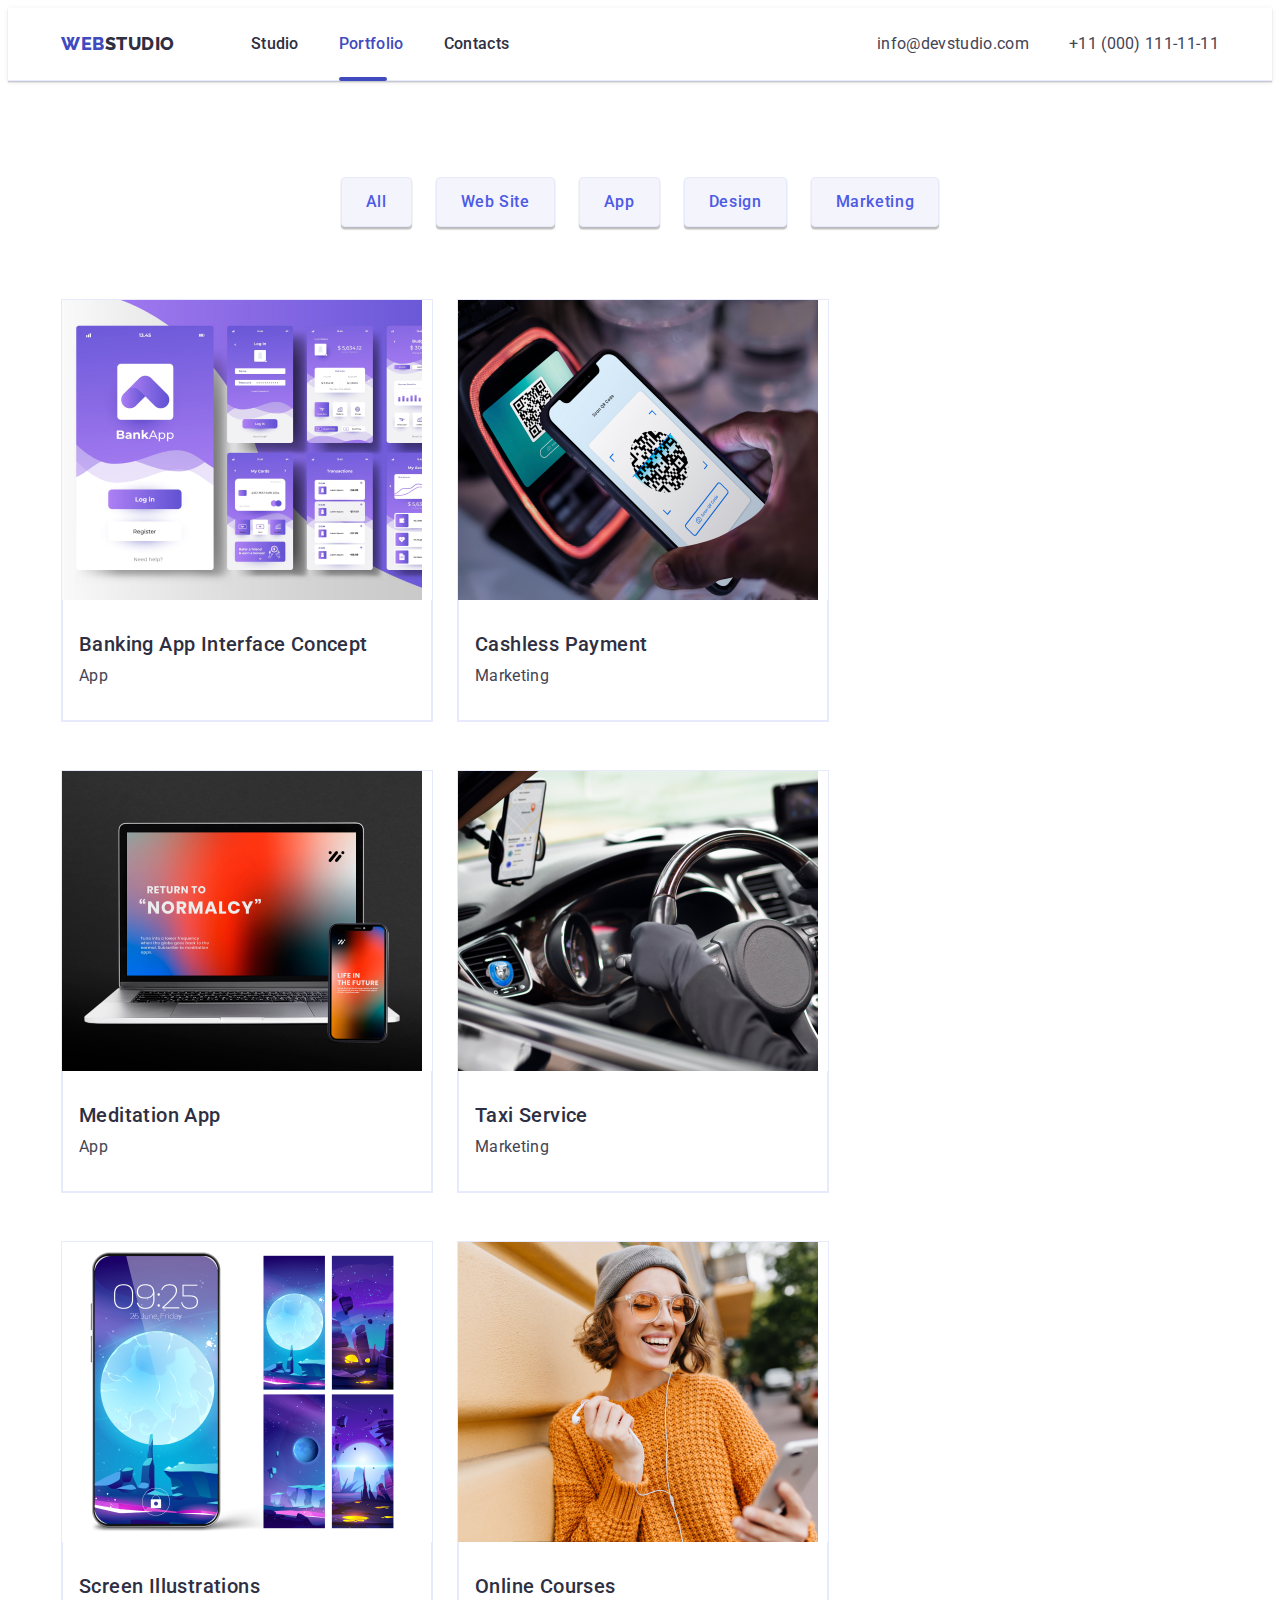
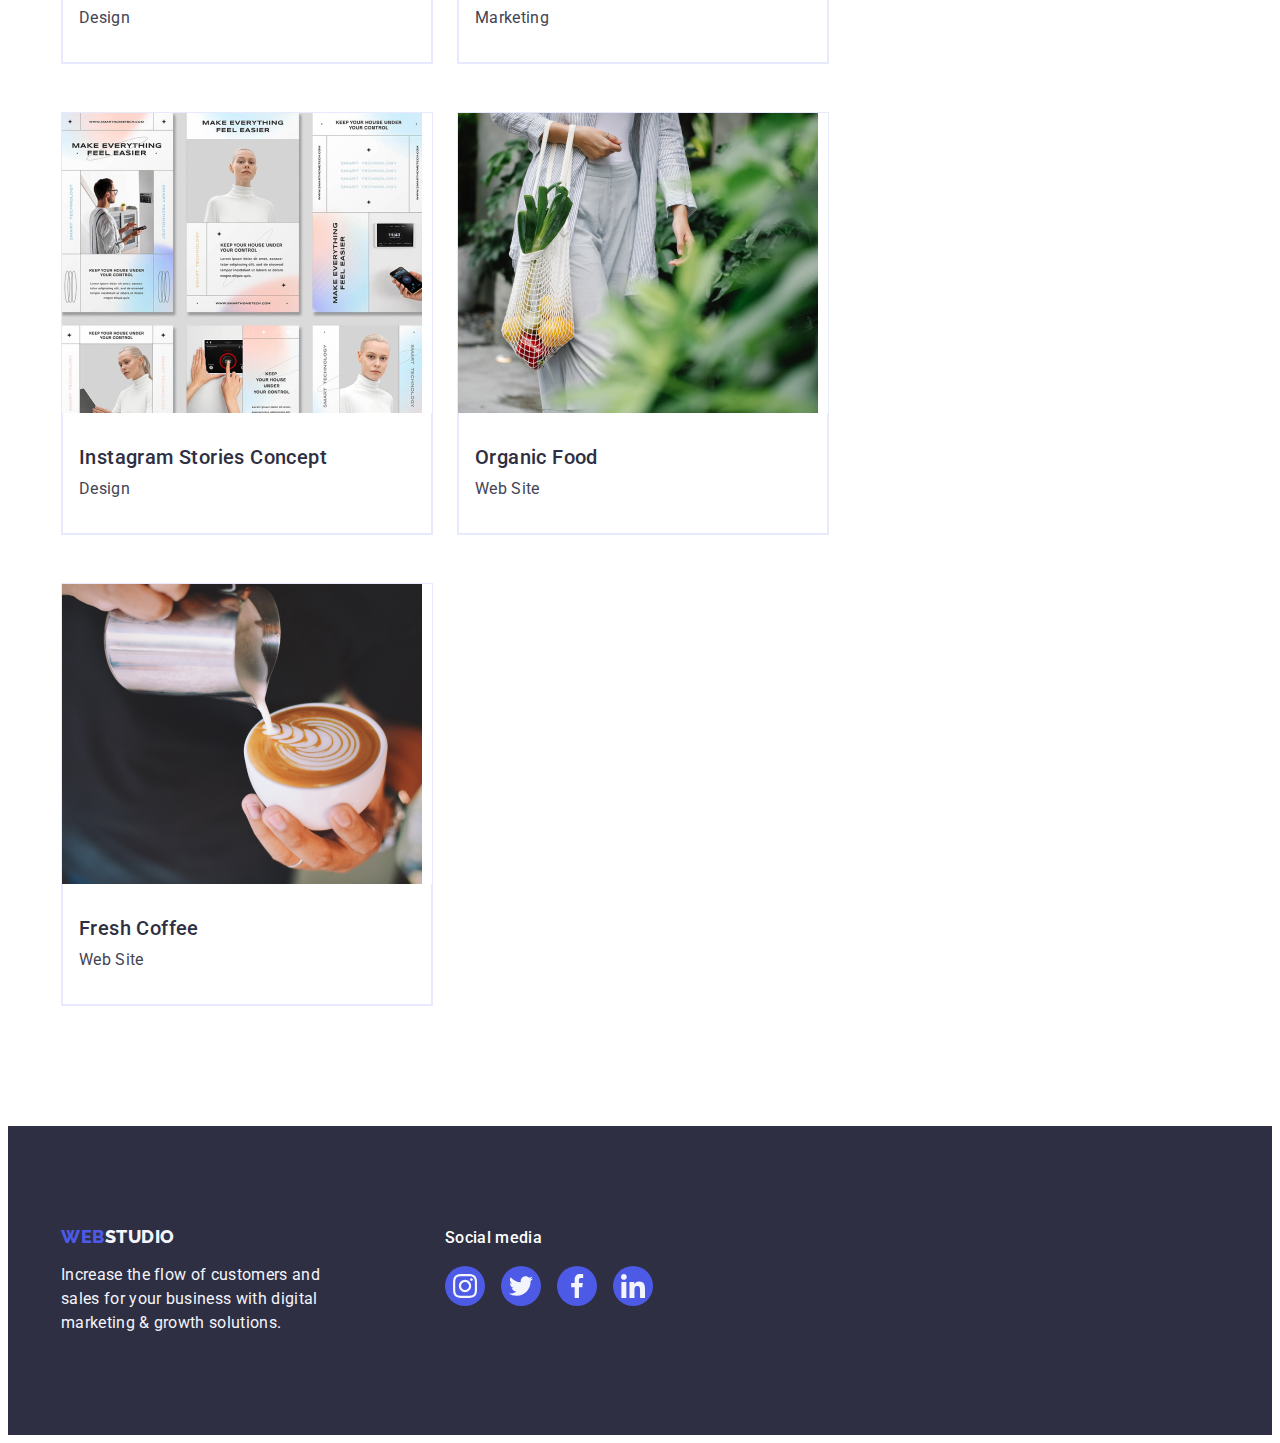
==== portfolio.html @ dd91ca0a "hw6" ====
<!DOCTYPE html>
<html lang="en">
<head>
    <meta charset="UTF-8">
    <meta http-equiv="X-UA-Compatible" content="IE=edge">
    <meta name="viewport" content="width=device-width, initial-scale=1.0">
    <title>Portfolio</title>
    <link rel="preconnect" href="https://fonts.googleapis.com">
    <link rel="preconnect" href="https://fonts.gstatic.com" crossorigin>
    <link href="https://fonts.googleapis.com/css2?family=Raleway:wght@800&family=Roboto:wght@400;500;700&display=swap" rel="stylesheet">
    <link rel="stylesheet" href="https://cdnjs.cloudflare.com/ajax/libs/modern-normalize/2.0.0/modern-normalize.min.css" integrity="sha512-4xo8blKMVCiXpTaLzQSLSw3KFOVPWhm/TRtuPVc4WG6kUgjH6J03IBuG7JZPkcWMxJ5huwaBpOpnwYElP/m6wg==" crossorigin="anonymous" referrerpolicy="no-referrer" />
    <link rel="stylesheet" href="./css/styles.css">
</head>
<body>
<header class="header">
    <div class="container header-container"> 
    <nav class="header-navigation">
    <a href="./index.html" class="logo-up link" >Web<span>Studio</span> </a>
    <ul class="list header-list">
        <li class="nav-item"><a href="./index.html" class="link-list link" >Studio</a></li>
        <li class="nav-item"><a href="./portfolio.html" class="link-list link link-list-wbs nav-line" >Portfolio</a></li>
        <li class="nav-item"><a href="" class="link-list link" >Contacts</a></li>
    </ul>
    </nav>
    <address class="address">
        <ul class="address-list list">
        <li class="address-item" ><a class="address-link link" href="mailto:info@devstudio.com">info@devstudio.com</a></li>
        <li class="address-item" ><a class="address-link link" href="tel:+110001111111">+11 (000) 111-11-11</a></li>
        </ul>
    </address>
    </div>
</header>
    <main>
    <section class="portfolio">
    <div class="container gallery-container">
        <h2 class="headline visually-hidden">////</h2>
    <ul class="button-list list">
    <li class="portflio-item"><button type="button" class="button-item">All</button></li>
    <li class="portfolio-item"><button type="button" class="button-item">Web Site</button></li>
    <li class="portfolio-item"><button type="button" class="button-item">App</button></li>
    <li class="portfolio-item"><button type="button" class="button-item">Design</button></li>
    <li class="portfolio-item"><button type="button" class="button-item">Marketing</button></li>
    </ul>
        <ul class="image-list list">
            <li class="image-item">
                <a class="image-link link" href="">
               <div class="img-wrapper"><img src="./images/img.jpg" alt="Interface"  width="360" height="300"/> 
                <p class="overlay">
                    14 Stylish and User-Friendly App Design Concepts · Task
                    Manager App · Calorie Tracker App · Exotic Fruit Ecommerce
                    App · Cloud Storage App
                  </p>
                </div>
               <div class="container-item">
                <h2 class="image-title">Banking App Interface Concept</h2>
                <p class="image-text">App</p></div></a>
            </li>
            <li class="image-item">
                <a class="image-link link" href="">
                 <div class="img-wrapper"> <img src="./images/imgcashles.jpg" alt="Payment">
                    <p class="overlay">
                        14 Stylish and User-Friendly App Design Concepts · Task
                        Manager App · Calorie Tracker App · Exotic Fruit Ecommerce
                        App · Cloud Storage App
                      </p>
                    </div>  
                <div class="container-item">
                <h2 class="image-title">Cashless Payment</h2>
                <p class="image-text">Marketing</p></div></a>
            </li>
            <li class="image-item">
                <a class="image-link link" href="">
                 <div class="img-wrapper"> <img src="./images/imgapp.jpg" alt="Meditation">
                <p class="overlay">
                    14 Stylish and User-Friendly App Design Concepts · Task
                    Manager App · Calorie Tracker App · Exotic Fruit Ecommerce
                    App · Cloud Storage App
                  </p>
                </div>
                <div class="container-item">
                <h2 class="image-title">Meditation App</h2>
                <p class="image-text">App</p></div></a>
            </li>
            <li class="image-item">
                <a class="image-link link" href="">
                 <div class="img-wrapper"><img src="./images/imgtaxi.jpg" alt="Taxi">
                    <p class="overlay">
                        14 Stylish and User-Friendly App Design Concepts · Task
                        Manager App · Calorie Tracker App · Exotic Fruit Ecommerce
                        App · Cloud Storage App
                      </p>
                    </div>
                <div class="container-item">
                <h2 class="image-title">Taxi Service</h2>
                <p class="image-text">Marketing</p></div></a>
            </li>
            <li class="image-item">
                <a class="image-link link" href="">
                 <div class="img-wrapper"> <img src="./images/imgscreen.jpg" alt="Phone">
                    <p class="overlay">
                        14 Stylish and User-Friendly App Design Concepts · Task
                        Manager App · Calorie Tracker App · Exotic Fruit Ecommerce
                        App · Cloud Storage App
                      </p>
                    </div>
                <div class="container-item">
                <h2 class="image-title">Screen Illustrations</h2>
                <p class="image-text">Design</p></div></a>
            </li>
            <li class="image-item">
                <a class="image-link link" href="">
                <div class="img-wrapper"><img src="./images/imgcourses.jpg" alt="Girl">
                    <p class="overlay">
                        14 Stylish and User-Friendly App Design Concepts · Task
                        Manager App · Calorie Tracker App · Exotic Fruit Ecommerce
                        App · Cloud Storage App
                      </p>
                    </div>
                <div class="container-item">
                <h2 class="image-title">Online Courses</h2>
                <p class="image-text">Marketing</p></div></a>
            </li>
            <li class="image-item">
                <a class="image-link link" href="">
              <div class="img-wrapper"><img src="./images/imgconcept.jpg" alt="Stories Concept">
                <p class="overlay">
                    14 Stylish and User-Friendly App Design Concepts · Task
                    Manager App · Calorie Tracker App · Exotic Fruit Ecommerce
                    App · Cloud Storage App
                  </p>
                </div>
                <div class="container-item">
                    <h2 class="image-title">Instagram Stories Concept</h2>
                    <p class="image-text">Design</p></div></a>
            </li>
            <li class="image-item">
                <a class="image-link link" href="">
                <div class="img-wrapper"><img src="./images/imgfood.jpg" alt="Food">
                    <p class="overlay">
                        14 Stylish and User-Friendly App Design Concepts · Task
                        Manager App · Calorie Tracker App · Exotic Fruit Ecommerce
                        App · Cloud Storage App
                      </p>
                    </div>
                <div class="container-item">
                    <h2 class="image-title">Organic Food</h2>
                    <p class="image-text">Web Site</p></div></a>
            </li>
            <li class="image-item">
                <a class="image-link link" href="">
                    <div class="img-wrapper"><img src="./images/img/coffee.jpg" alt="Coffee">
                        <p class="overlay">
                            14 Stylish and User-Friendly App Design Concepts · Task
                            Manager App · Calorie Tracker App · Exotic Fruit Ecommerce
                            App · Cloud Storage App
                          </p>
                        </div>
                <div class="container-item">
                    <h2 class="image-title">Fresh Coffee</h2>
                    <p class="image-text">Web Site</p></div></a>
            </li>
        </ul>
    </div>
    </section>
    </main>
    <footer class="footer">
        <div class="footer-container container">
        <div class="footer-logo-bx">
        <a href="./index.html" class="footer-logo link">Web<span class="studio">Studio</span></a>
        <p class="footer-text"> Increase the flow of customers and sales for your business with digital marketing & growth solutions.</p> 
       </div>
       <div>
        <p class="footer-text-bx">Social media</p>
        <ul class="footer-list list">
            <li class="foot-item"><a href="" class="foot-link"><svg class="foot-icon" width="24" height="24"><use href="./images/icons.svg#icon-instagram"></use></svg></a></li>
            <li class="foot-item"><a href="" class="foot-link"><svg class="foot-icon" width="24" height="24"><use href="./images/icons.svg#icon-twitter"></use></svg></a></li>
            <li class="foot-item"><a href="" class="foot-link"><svg class="foot-icon" width="24" height="24"><use href="./images/icons.svg#icon-facebook"></use></svg></a></li>
            <li class="foot-item"><a href="" class="foot-link"><svg class="foot-icon" width="24" height="24"><use href="./images/icons.svg#icon-linkedin"></use></svg></a></li>
        </ul>
       </div>
       </div>
        </footer>
    
</body>
</html>
---- css/styles.css ----
body {
  font-family:"Roboto",sans-serif;
  color: var(--address-color);
  background-color: #FFFFFF; 
    }

:root {
--text-color: #4d5ae5;
--span-color: #2e2f42;
--link-list-color: #2e2f42;
--address-color: #434455;
--solutions: #2e2f42;
--button:  #F4F4FD;
--link-color: #8e8f99;
--footer-text: #FFFFFF;
--link: #404bbf; 
--transition:  250ms cubic-bezier(0.4, 0, 0.2, 1);
}

h1,
h2,
h3,
h4,
p {
  margin: 0;
}

ul {
  margin: 0;
  padding: 0;
}

.list {
  list-style: none;
} 

.link {
  text-decoration: none;
}

img { display: block;
      max-width: 100%;
      height: auto;
}

.container {
  width: 1158px;
  margin-left: auto;
  margin-right: auto;
  padding: 0 15px;
  /* outline: 2px solid red; */
}

.header {
  border-bottom: 1px solid #e7e9fc;
  box-shadow: 0px 2px 1px rgba(46, 47, 66, 0.08), 0px 1px 1px rgba(46, 47, 66, 0.16), 0px 1px 6px rgba(46, 47, 66, 0.08);  ;
}

.header-container {
  display: flex;
  align-items: center;
}
.header-navigation {
  display: flex;
  align-items: center;
}

.header-list {
  display: flex;
  align-items: center;}

.nav-line {
  position: relative;
  color: #404bbf;
  transition: color 250ms cubic-bezier(0.4, 0, 0.2, 1) ;
}

.nav-line::after {
content: "";
position: absolute;
left: 0;
bottom: -1px; 
height: 4px; 
width: 48px;
background-color: #404bbf;
border-radius: 2px;
}

.logo-up {
    font-family: "Raleway", sans-serif;
    font-weight: 800;
    font-size: 18px;
    font-style: normal;
    line-height: 1.17;
    letter-spacing: 0.03em;
    text-transform: uppercase;
    color: #404bbf;
    margin-right: 76px;
    display: flex;
    align-items: center;

    }

    span {
    color: var(--span-color);
    margin: 0 auto;
    }

    .link-list{
        display: flex;
        font-weight: 500;
        font-size: 16px;
        line-height: 1.5;
        letter-spacing: 0.02em;
        color: var(--link-list-color);
        padding: 24px 0;
        position: relative;
        transition: color var(--transition);
    }

    .link-list-wbs {
      color: #404bbf;
      transition: color var(--transition);
    }
    .nav-item {
      color: #404bbf;  
    }
    .nav-item:not(:last-child) {
      margin-right: 40px;
    }

    .address {
        display: flex;
        font-style: normal;
        margin-left: auto;
    }

    .address-list {
      display: flex;
    }
    .address-item:not(:last-child) {
      margin-right: 40px;
    }

    .address-link {
        line-height: 1.5;
        letter-spacing: 0.02em;
        color: var(--address-color) ;
        padding-top: 24px;
        padding-bottom: 24px;
        font-family: inherit;
        font-style: normal;
        font-weight: 400;
        font-style: 16px;
        transition: color var(--transition);
    }

    .link-list:hover,
    .link-list:focus {
      color:  #404bbf;
    }

      .address-item:hover,
      .address-item:focus {
        color: #404bbf;
    }

    .nav-addr-itm {
     transition: color 250ms cubic-bezier(0.4, 0, 0.2, 1); 
    }
/*Main*/

    .solutions {
      background-color:var(--solutions);
      background-image:  linear-gradient(rgba(46, 47, 66, 0.7), rgba(46, 47, 66, 0.7)), url(../images/people_office.jpg);
      background-repeat: no-repeat;
      background-position: center;
      background-size: cover;
      max-width: 1440px; 
      padding: 188px 0 ;
      align-items: center;
    }

    .visually-hidden {
      position: absolute;
      width: 1px;
      height: 1px;
      margin: -1px;
      border: 0;
      padding: 0;
      white-space: nowrap;
      clip-path: inset(100%);
      clip: rect(0 0 0 0);
      overflow: hidden;
    }

      .title {
      font-size: 56px;
      line-height: 1.07;
      text-align: center;
      letter-spacing: 0.02em;
      color: #ffffff;
      max-width: 496px;
      margin-bottom: 48px;
      margin-left: auto;
      margin-right: auto;
    }

    .order {
      background: #4D5AE5 ;
      font-family: "Roboto", sans-serif;
      font-weight: 500;
      font-size: 16px;
      line-height: 1.5;
      letter-spacing: 0.04em;
      color: #ffffff;
      cursor: pointer;
      display: block;
      min-width: 169px;
      height: 56px;
      border: none;
      border-radius: 4px;
      margin-left: auto;
      margin-right: auto;
      box-shadow: 0px 4px 4px rgba(0, 0, 0, 0.15);
     transition: background-color var(--transition); 

    }

    .order:hover, 
    .order:focus {
      background-color: #404BBF;
    }
    /* Section 2 */

    .work {
      padding: 120px 0;
    }

    .container-work {
      display: flex;
    }

    .work-list{
      display: flex;
      gap: 24px;
    }

    .antena {
      display: flex;
      align-items: center;
      justify-content: center;
      height: 112px;
      background-color: #f4f4fd; 
      border-radius: 4px;
      margin-bottom: 8px;
       }

    .strategy {
      font-weight: 500;
      font-size: 20px;
      line-height: 1.2;
      letter-spacing: 0.02em;
      color: var(--solutions);
      margin-bottom: 8px;
          }

    .ourgoal {
      line-height: 1.5;
      letter-spacing: 0.02em;
      width: 264px;
    }

    .our-offers {
      padding-bottom: 120px;
    }
    .offers-list {
      display: flex;
      gap: 24px;
    }
    .whatwedo {
      font-size: 36px;
      line-height: 1.11;
      text-align: center;
      text-transform: capitalize;
      color: var(--solutions);
      margin-bottom: 72px;
    }

    .products {
      width: calc((100% - 48px) / 3);
    }

    .team {
      padding-bottom: 120px;
      padding-top: 120px;
      background: #F4F4FD;
    }

    .team-list {
      display: flex;
      gap: 24px;
    }

    .member {
      display: flex;
      flex-direction: column;
      align-items: center;
      padding: 32px 16px;
      min-width: 232px;
    }

    .mark {
      background-color: #FFFFFF;
      border-radius: 0px 0px 4px 4px;
      width: calc((100% - 72px) / 4);
      box-shadow:  0px 1px 6px rgba(46, 47, 66, 0.08), 0px 1px 1px rgba(46, 47, 66, 0.16), 0px 2px 1px rgba(46, 47, 66, 0.08);;
    }

    .mark {
      font-weight: 500;
      font-size: 20px;
      line-height: 1.2;
      letter-spacing: 0.02em;
      color: var(--solutions);
      border-radius: 0px 0px 4px 4px;
    }
    .team-strategy {
      display: flex;
      font-weight: 500;
      font-size: 20px;
      line-height: 1.2;
      letter-spacing: 0.02em;
      color: var(--solutions);
      margin-bottom: 8px;
      text-align: center;
          }
      .networks {
        display: flex;
        justify-content: center;
        gap: 24px;
      }

      .insta {
        width: 40px; 
        height: 40px;
        transition: background-color var(--transition);
      }

      .insta-link {
        width: 100%;
        height: 100%;
        background-color: var(--text-color);
        border-radius: 50%;
        display: flex;
        align-items: center;
        justify-content: center;
        transition: background-color var(--transition);
      }

      .insta-link:hover {
        background-color: #404bbf;
      }
      .insta-link:focus {
        background-color: #404bbf;
      }
      .insta-link-icon {
      fill: var(--button);
      }
      
    .designer {
      font-weight: 400;
      display: flex;
      font-size: 16px;
      line-height: 1.5 ;
      letter-spacing: 0.02em;
      text-align: center;
      margin-bottom: 8px;
    }

    .customers {
      padding-top: 120px;
      padding-bottom: 120px;
    }

    .customers-title {
      font-size: 36px;
      line-height: 1.11;
      color: var(--solutions);
      margin-bottom: 72px;
      text-align: center;
      letter-spacing: 0.02em;
      text-transform: capitalize;
    }
    
    .customers-list {
      display: flex;
      gap: 24px; 
      width: 220;
    }

    .customers-item {
     width: calc((100% - 120px) / 6);
     height: 88px;
     /* transition:  border-color 250ms cubic-bezier(0.4, 0, 0.2, 1);
     transition:  color 250ms cubic-bezier(0.4, 0, 0.2, 1); */

    }

    .customers-link {
      width: 100%;
      height: 100%;
      border: 1px solid #8e8f99;
      border-radius: 4px;
      display: flex;
      align-items: center;
      justify-content: center;
      color: var(--link-color);
    transition:  border-color var(--transition), color var(--transition);
    }
    
    .customers-link:hover,
    .customers-link:focus {
      border-color: #404bbf;
      color: #404bbf; 
    }

    .customers-icon {
      fill: currentColor;
    }

    .footer {
      background-color: var(--solutions);
      padding: 100px 0;
    }
    .footer-container {
     display: flex;
     align-items: baseline;
    }

    .footer-logo-bx{
      gap: 120px;
      margin-right: 120px;
    }
    .footer-logo { 
      font-family: "Raleway", sans-serif;
      font-weight: 800;
      font-size: 18px;
      font-style: normal;
      line-height: 1.17;
      letter-spacing: 0.03em;
      text-transform: uppercase;
      color: var(--text-color);
      margin-right: 76px;
      display: flex;
      align-items: center;
      margin-bottom: 16px;
    }

      .footer-text {
        max-width: 264px;
        line-height: 1.5;
        letter-spacing: 0.02em;
        color: #F4F4FD;
      }
      .footer-text-bx {
        font-weight: 500 ;
        font-size: 16px;
        line-height: 1.5;
        letter-spacing: 0.02em;
        color: var(--footer-text);
        margin-bottom: 16px; 
      }
  
      .footer-list {
        display: flex;
        gap: 16px;
      }

      .foot-item {
        width: 40px; 
        height: 40px;
        transition: background-color var(--transition) ;
      }

      .foot-link {
      width: 100%;
      height: 100%;
      background-color: var(--text-color);
      border-radius: 50%;
      display: flex;
      align-items: center;
      justify-content: center;
      transition: background-color var(--transition);
      }

    .foot-link:hover {
      background-color: #31d0aa;
    }

   .foot-link:focus {
      background-color: #31d0aa;
    }


    .foot-icon {
      fill: var(--button);
    }
    .studio {
      display: inline-block;
      margin: 0;
      color: #f4f4fd;
    }

    .web {
      color: var(--span-color);
    }
/*  Portfolio */

    .portfolio {
    padding: 96px 0 120px 0;
    }
    .button-list {
      display: flex;
      gap: 24px;
      justify-content: center;
      margin-bottom: 72px;
    }

    .button-item {
      font-family: "Roboto", sans-serif;
      font-weight: 500;
      font-size: 16px;
      line-height: 1.5;
      letter-spacing: 0.04em;
      display: block;
      color: var(--text-color);
      background: var(--button);
      margin-left: auto;
      margin-right: auto;
      border-radius: 4px;
      justify-content: center;
      align-items: center;
      padding: 12px 24px;
      cursor: pointer;
      box-shadow: 0px 3px 1px rgba(0, 0, 0, 0.1), 0px 2px 1px rgba(0, 0, 0, 0.08), 0px 2px 2px rgba(0, 0, 0, 0.12);
      border: 1px solid #e7e9fc;
      transition: color var(--transition), background-color var(--transition), border-color var(--transition), box-shadow var(--transition);
    
    }

    .button-item:hover {
      color:#FFFFFF ;
      background-color: #404BBF;
      border: 1px solid transparent;
    }

    .button-item:focus {
      color:#FFFFFF ;
      background-color: #404BBF;
      border: 1px solid transparent;
    }
    .image-list {
      display: flex;
      flex-wrap: wrap;
      column-gap: 24px;
      row-gap: 48px;
    }
    .image-item {
      width: calc((100% - 48px) / 3);
      border: 1px solid #e7e9fc;
    }

    .container-item  {
      padding: 32px 16px;
      border: 1px solid #e7e9fc;
      border-top: none;
    }

    .image-link {
      display: block;
      transition: box-shadow var(--transition);
    }

    .image-link:hover,
    .image-link:focus {
      box-shadow: 0px 1px 6px rgba(46, 47, 66, 0.08), 0px 1px 1px rgba(46, 47, 66, 0.16), 0px 2px 1px rgba(46, 47, 66, 0.08);;
    }

    .image-title {
      font-weight: 500;
      font-size: 20px;
      line-height: 1.2;
      letter-spacing: 0.02em;
      color: var(--link-list-color);
      margin-bottom: 8px;
    }
    
    .image-text {
      line-height: 1.5;
      letter-spacing: 0.02em;
      color: var(--address-color);
    }
    

    .img-wrapper {
      position: relative;
      overflow: hidden;
    }
    
    .overlay {
      position: absolute;
      width: 100%;
      height: 100%;
      left: 0;
      top: 0;
      overflow: auto;
      transform: translate(0, 100%);
      transition: transform var(--transition);
      font-size: 16px;
      line-height: 1.5;
      letter-spacing: 0.02em;
      color: var(--button);
      padding: 40px 32px;
      background-color:  #4d5ae5;
    }
    
    .image-link:hover .overlay,
    .image-link:focus .overlay {
      transform: translate(0, 0);
    }
    

    .backdrop {
      position: fixed;
      width: 100%;
      height: 100%;
      background-color: rgba(46, 47, 66, 0.4);
      top: 0;
      left: 0;
      transition: opacity var(--transition) , visibility var(--transition);
    } 

    .modal {
      position: absolute;
      width: 408px;
      min-height: 584px;
      transform: translate(-50%, -50%);
      transition:  transform var(--transition);
      top: 50%;
      left: 50%;
      background: #fcfcfc;
      border-radius: 4px;
      box-shadow: 0px 1px 1px rgba(0, 0, 0, 0.14), 0px 1px 3px rgba(0, 0, 0, 0.12),
      0px 2px 1px rgba(0, 0, 0, 0.2);

    }
      
    .backdrop.is-hidden .modal{
      transform: translate scale(0);
      
    }
    .modal-close-btn {
      position: absolute;
      display: flex;
      justify-content: center;
      align-items: center;
      padding: 0;
      width: 24px;
      height: 24px;
      top: 24px;
      right: 24px;
      cursor: pointer;
      border: 1px solid rgba(0, 0, 0, 0.1);
      border-radius: 50%;
      background-color: #e7e9fc;
      transition: color var(--transition);
      transition: background-color 250ms cubic-bezier(0.4, 0, 0.2, 1), border 250ms cubic-bezier(0.4, 0, 0.2, 1); 
    }

    .modal-close-btn:hover,
    .modal-close-btn:focus {
      color: #ffffff;
      background-color: #404bbf; 
      border: none;
    }

    .modal-icon {
      fill: currentColor;
      transition: fill var(--transition); 
    }

    .is-hidden {
      visibility: hidden;
      opacity: 0;
      pointer-events: none;
    }
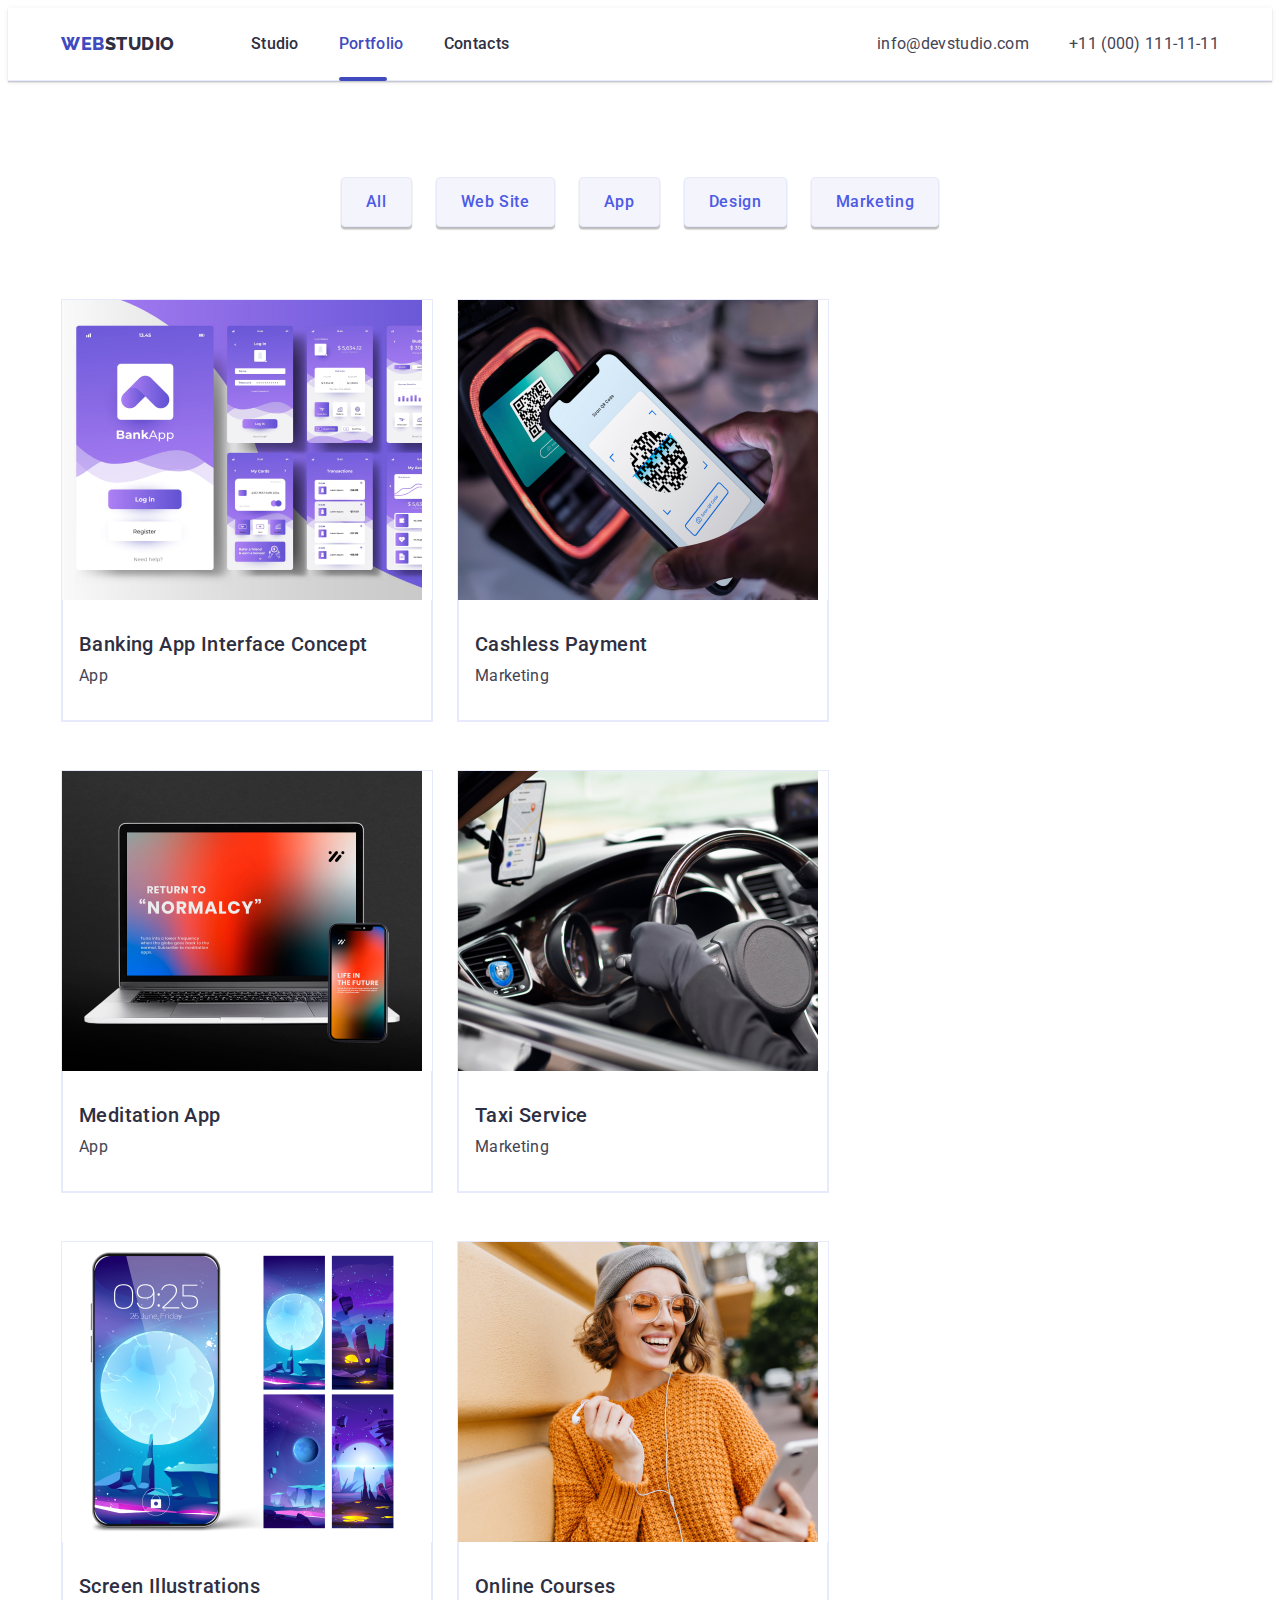
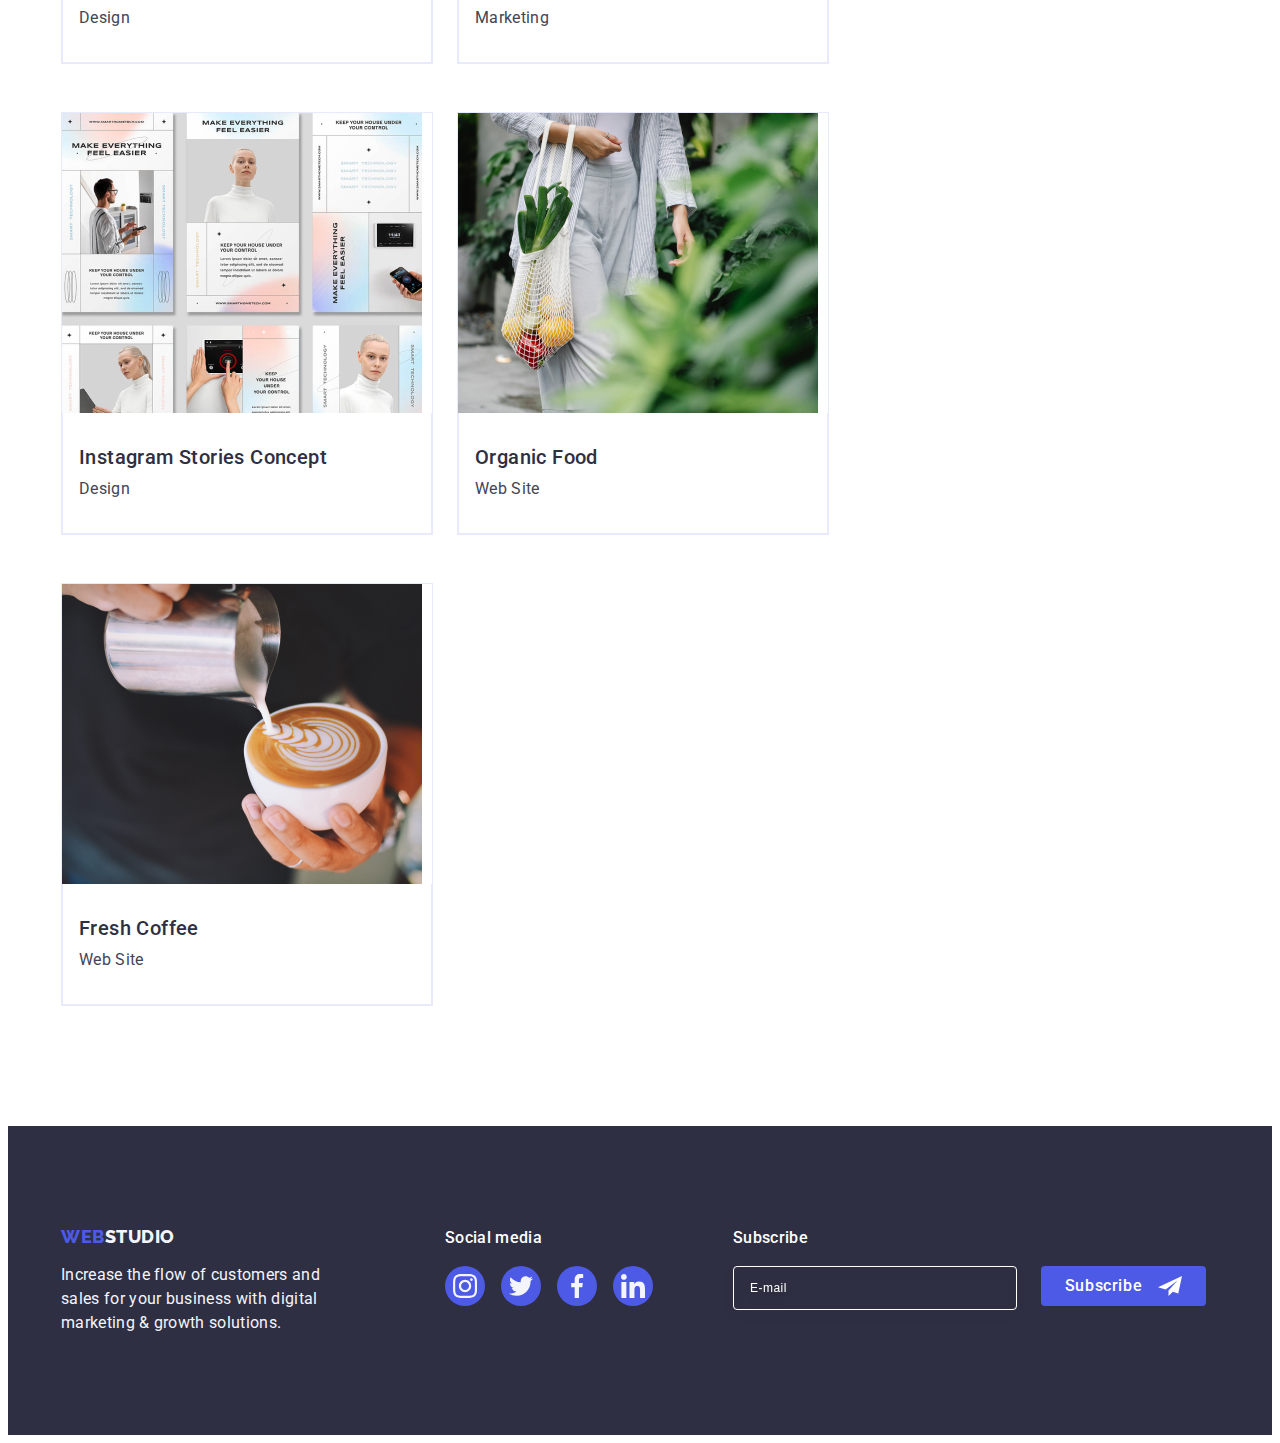
==== commit dc14c106: "almost all" ====
--- a/portfolio.html
+++ b/portfolio.html
@@ -178,6 +178,15 @@
             <li class="foot-item"><a href="" class="foot-link"><svg class="foot-icon" width="24" height="24"><use href="./images/icons.svg#icon-linkedin"></use></svg></a></li>
         </ul>
        </div>
+       <div class="footerform-container">
+        <p class="footerform-text"> Subscribe</p>
+        <form class="footerform">
+            <label class="footerform-label">
+                <input name="user-email-footer" type="email" class="footer-input" placeholder="E-mail" >
+            </label>
+            <button type="submit" class="footer-btn">Subscribe<svg width="24" height="24" class="footerform-icon"><use href="./images/icons.svg#icon-Frame-3-3"></use></svg></button>
+        </form>
+       </div>
        </div>
         </footer>
     
--- a/css/styles.css
+++ b/css/styles.css
@@ -428,6 +428,7 @@
     .customers-icon {
       fill: currentColor;
     }
+    /*----- FOOTER----- */
 
     .footer {
       background-color: var(--solutions);
@@ -515,7 +516,71 @@
     .web {
       color: var(--span-color);
     }
-/*  Portfolio */
+
+    .footerform-container {
+      margin-left: 80px;
+    }
+
+    .footerform-text {
+      font-family: "Roboto";
+      margin-bottom: 16px;
+      font-weight: 500; 
+      font-size: 16px;
+      line-height: 1.5; 
+      letter-spacing: 0.02em;
+      color: #ffffff; 
+    }
+
+    .footerform {
+      display: flex;
+      gap: 24px;
+    }
+
+    .footerform-label {
+      
+    }
+
+    .footer-input {
+      width: 264px; 
+      height: 40px; 
+      border: 1px solid #ffffff; 
+      background-color: transparent;
+      font-size: 12px;
+      line-height: 1.5;
+      font-weight: 400;
+      letter-spacing: 0.04em;
+      padding-left: 16px;
+      filter: drop-shadow(0px 4px 4px rgba(0, 0, 0, 0.15)); 
+      border-radius: 4px; 
+      color: #FFFFFF;
+    }
+
+    .footer-input::placeholder {
+      color: #FFFFFF;
+    }
+
+    .footer-btn {
+      min-width: 165px;
+      height: 40px;
+      display: flex;
+      justify-content: center;
+      align-items: center;
+      font-family: "Roboto";
+      font-size: 16px;
+      font-weight: 500;
+      line-height: 1.5 ;
+      letter-spacing: 0.04em;
+      color: #ffffff;
+      cursor: pointer;
+      background-color: var(--text-color);
+      border: none;
+      border-radius: 4px; 
+    }
+
+    .footerform-icon {
+      margin-left: 16px;
+    }
+/*  ---- Portfolio ---- */
 
     .portfolio {
     padding: 96px 0 120px 0;
@@ -653,7 +718,7 @@
       border-radius: 4px;
       box-shadow: 0px 1px 1px rgba(0, 0, 0, 0.14), 0px 1px 3px rgba(0, 0, 0, 0.12),
       0px 2px 1px rgba(0, 0, 0, 0.2);
-
+      padding: 72px 24px 24px 24px; 
     }
       
     .backdrop.is-hidden .modal{
@@ -685,13 +750,144 @@
       border: none;
     }
 
-    .modal-icon {
+    .modal-icon-close {
       fill: currentColor;
       transition: fill var(--transition); 
     }
 
-    .is-hidden {
-      visibility: hidden;
-      opacity: 0;
-      pointer-events: none;
-    }+    .modal-text {
+      font-size: 16px;
+      line-height: 1.5;
+      font-weight: 500;
+      letter-spacing: 0.02em;
+      font-style: normal;
+      font-family: "Roboto";
+      text-align: center;
+      margin-bottom: 16px;
+      color: var(--span-color);
+      }
+      .is-hidden {
+        visibility: hidden;
+        opacity: 0;
+        pointer-events: none;
+      }
+  
+      .modal-container {
+        margin-bottom: 8px;
+      }
+  
+      .label-user-name {
+       font-size: 12px;
+       line-height: 1.17;
+       letter-spacing: 0.04em; 
+       color: var(--link-color);
+       display: block; 
+       margin-bottom: 4px; 
+  
+      }
+  
+      .input-wrap {
+        position: relative; 
+  
+      }
+  
+      .modal-input {
+        width: 100%;
+        height: 40px;
+        border: 1px solid rgba(46, 47, 66, 0.4);
+        border-radius: 4px;
+        background-color: transparent;
+        padding-left: 38px; 
+        transition: border-color var(--transition);
+        outline: transparent;
+      }
+
+      .modal-input:focus  {
+        border-color: var(--text-color);}
+
+      .modal-input:focus + .modal-icon {
+        border-color: var(--text-color);
+        fill: var(--text-color);
+      }
+  
+      .modal-icon {
+        position: absolute;
+        left: 16px;
+        top: 50%;
+        transform: translateY(-50%);
+        transition: fill var(--transition)
+      }
+
+      .modal-comment {
+        width: 100%;
+        height: 120px;
+        padding: 8px 16px; 
+        font-size: 12px;
+        resize: none; 
+        line-height: 1.17;
+        letter-spacing: 0.04em;
+        color: rgba(46, 47, 66, 0.4);
+        outline: transparent; 
+        background-color: transparent; 
+        border-radius: 4px; 
+        transition: border-color var(--transition);
+        border: 1px solid rgba(46, 47, 66, 0.4);
+      }
+
+       .modal-comment:focus {
+        border-color: var(--text-color);
+       }
+
+       .modal-container-comment {
+        margin-bottom: 16px ;
+       }
+
+       .checkbox-field {
+        margin-bottom: 24px;
+       }
+
+       .modal-btn {
+        display: block; 
+        min-width: 169px;
+        height: 56px;
+        background-color: var(--text-color);
+        border: none;
+        border-radius: 4px;
+        font-family: "Roboto", sans-serif;
+        font-weight: 500;
+        line-height: 1.5;
+        color: #ffffff;
+        cursor: pointer;
+        transition: background-color var(--transition) ;
+        margin: 24px auto;
+        letter-spacing: 0.04em;
+       }
+
+       .checkbox-label{
+        font-size: 12px;
+        line-height: 1.17;
+        letter-spacing: 0.04em; 
+        color: var(--link-color);
+       }
+
+       .checkbox-span {
+        width: 16px;
+        height: 16px;
+        border: 1px solid rgba(46, 47, 66, 0.4); 
+        border-radius: 2px;
+        transition: background-color var(--transition), border var(--transition), fill var(--transition);
+        display: inline-flex;
+        justify-content: center;
+        align-items: center;
+        fill: transparent;
+       }
+       
+       .checkbox-modal .checkbox-span:checked {
+        background-color: var(--link);
+        border: none; 
+        fill: var(--button);
+       }
+
+       .checkbox-link {
+        color: var(--text-color);
+       }